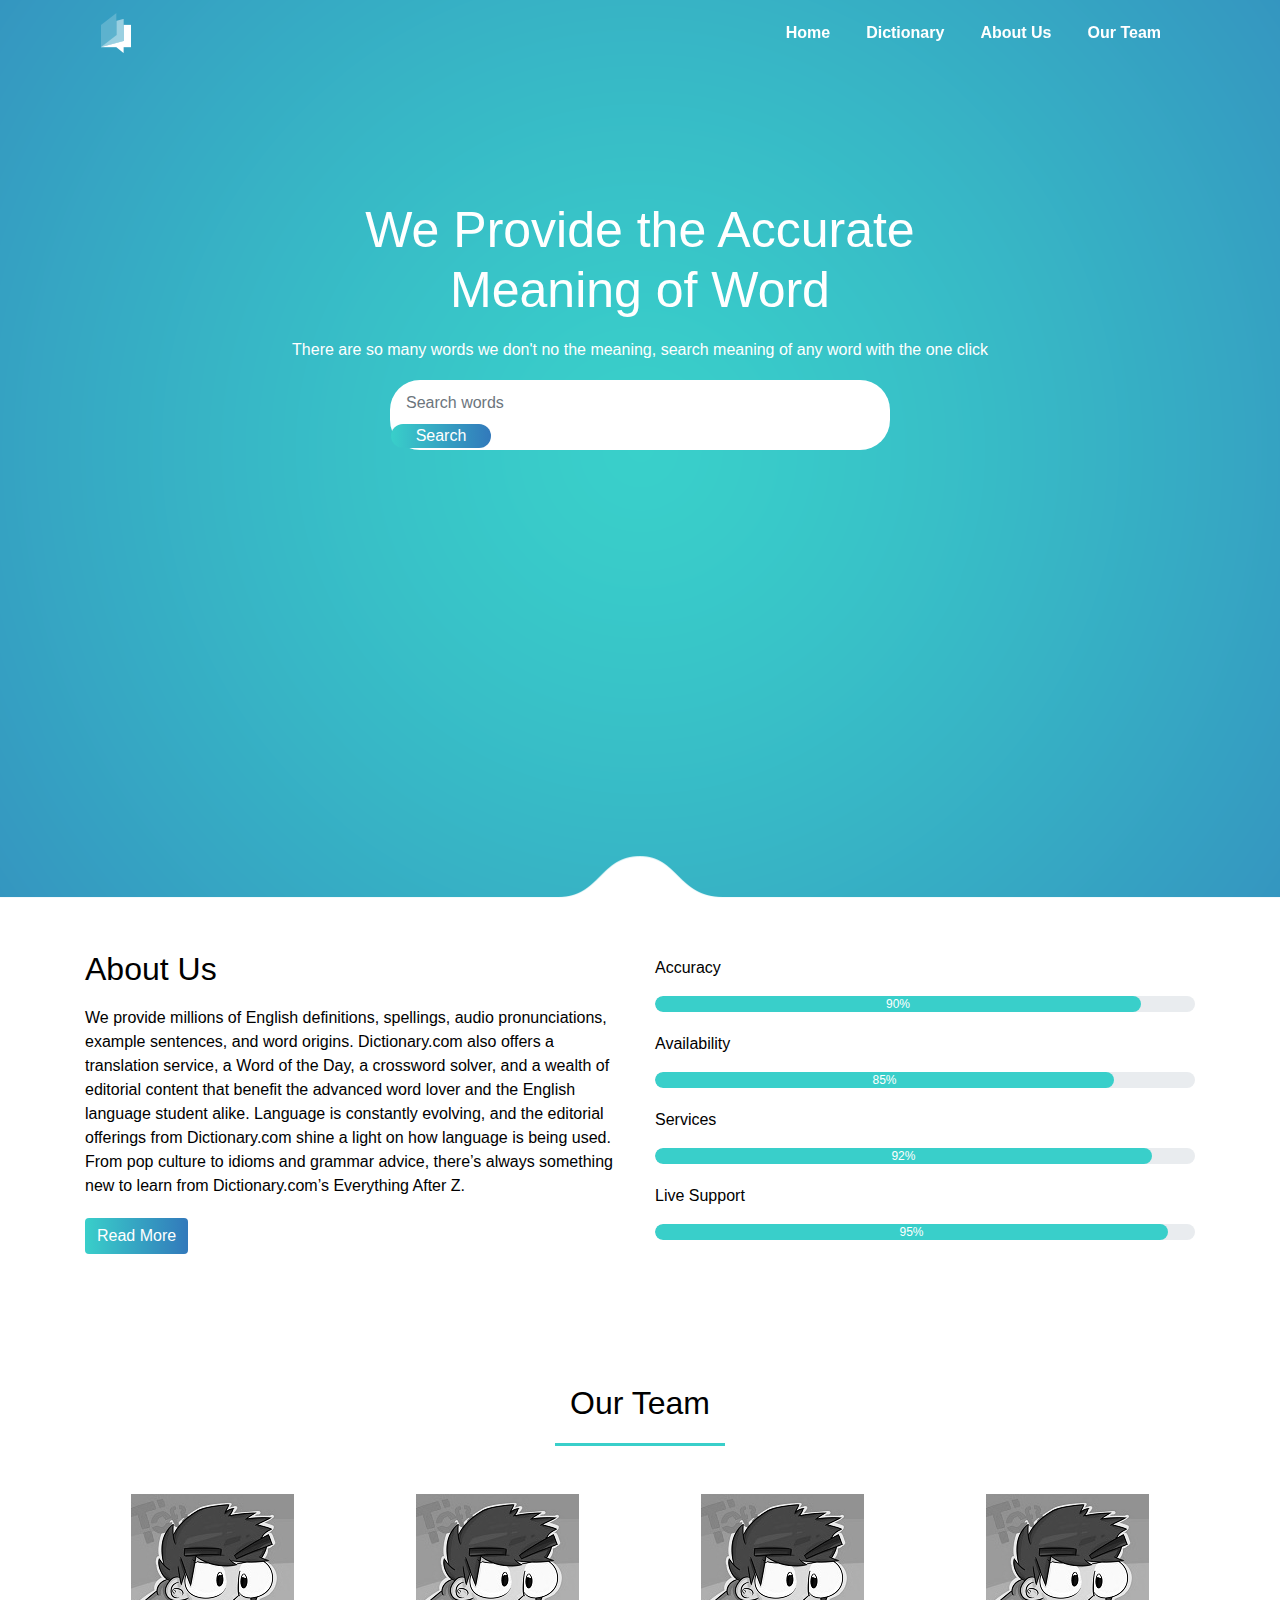
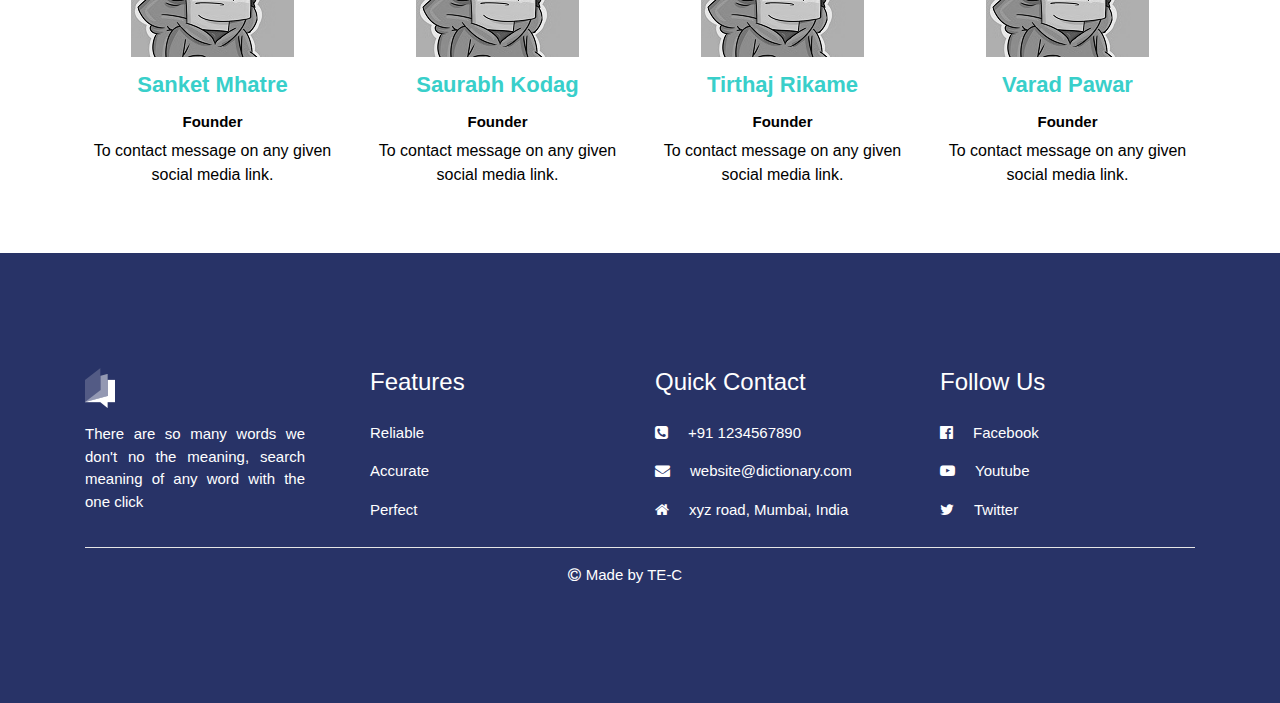
==== dic1/dic1.html @ 936c800c "Add files via upload" ====
<html>
<head>
	<title>Dictionary</title>
	<link rel="stylesheet" href="style.css">
	<meta name="viewport" content="width=device-width, initial-scale=1.0">
	<link rel="stylesheet" href="https://stackpath.bootstrapcdn.com/bootstrap/4.3.1/css/bootstrap.min.css">
	<link rel="stylesheet" href="https://stackpath.bootstrapcdn.com/font-awesome/4.7.0/css/font-awesome.min.css">
	<script src="https://code.jquery.com/jquery-3.3.1.slim.min.js"></script>
	<script src="https://cdnjs.cloudflare.com/ajax/libs/popper.js/1.14.7/umd/popper.min.js"></script>
	<script src="https://stackpath.bootstrapcdn.com/bootstrap/4.3.1/js/bootstrap.min.js"></script>
</head>
<body>
	<header class="nav-bar">
		<div id="navbar">
			<div class="container">
				<nav class="navbar navbar-expand-lg navbar-light">
  					<a class="navbar-brand" href="dic.html"><img src="img/fav.png"></a>
  					<button class="navbar-toggler" type="button" data-toggle="collapse" data-target="#navbarNav" aria-controls="navbarNav" aria-expanded="false" aria-label="Toggle navigation">
    					<span class="navbar-toggler-icon"></span>
  					</button>
  					<div class="collapse navbar-collapse" id="navbarNav">
    					<ul class="navbar-nav ml-auto">
      						<li class="nav-item active">
        						<a class="nav-link" href="dic1.html">Home</a>
      						</li>
      						<li class="nav-item">
        						<a class="nav-link" href="#">Dictionary</a>
      						</li>
      						<li class="nav-item">
        						<a class="nav-link" href="#about">About Us</a>
      						</li>
      						<li class="nav-item">
        						<a class="nav-link" href="#team">Our Team</a>
      						</li>
    					</ul>
  					</div>
				</nav>
			</div>
		</div>
	</header>
	<section class="header">
		<div class="container">
			<h1>We Provide the Accurate<br> Meaning of Word</h1>
			<p>There are so many words we don't no the meaning, search meaning of any word
			with the one click</p>
			<div class="input-group">
				<form action="dict2.php" method="get">
				<input type="text" name="word" class="form-control" placeholder="Search words">
				<div class="input-group-append">
				<input type="submit" value="Search" class="input-group-text btn">
				</div>
				</form>
			</div>
		</div>
	</section>
	<section id="about">
		<div class="container">
			<div class="row">
				<div class="col-md-6">
					<h2>About Us</h2>
					<div class="about-content">
						 We provide millions of English definitions, spellings, audio pronunciations, example sentences, and word origins. Dictionary.com also offers a translation service, a Word of the Day, a crossword solver, and a wealth of editorial content that benefit the advanced word lover and the English language student alike. Language is constantly evolving, and the editorial offerings from Dictionary.com shine a light on how language is being used. From pop culture to idioms and grammar advice, there’s always something new to learn from Dictionary.com’s Everything After Z.
					</div>
					<button type="button" class="btn btn-primary">Read More</button>
				</div>
				<div class="col-md-6 skills-bar">
					<p>Accuracy</p>
					<div class="progress">
						<div class="progress-bar" style="width:90%">90%</div>
					</div>
					<p>Availability</p>
					<div class="progress">
						<div class="progress-bar" style="width:85%">85%</div>
					</div>
					<p>Services</p>
					<div class="progress">
						<div class="progress-bar" style="width:92%">92%</div>
					</div>
					<p>Live Support</p>
					<div class="progress">
						<div class="progress-bar" style="width:95%">95%</div>
					</div>
				</div>
			</div>
		</div>
	</section>
	<section id="team">
		<div class="container">
			<h2>Our Team</h2>
			<div class="row">
				<div class="col-md-3 profile-pic text-center">
					<div class="img-box">
						<img src="img/pic.jpeg" class="img-responsive">
						<ul>
							<a href="#"><li><i class="fa fa-github"></i></li></a>
							<a href="#"><li><i class="fa fa-linkedin"></i></li></a>
							<a href="#"><li><i class="fa fa-google-plus"></i></li></a>	
						</ul>
					</div>
					<h3>Sanket Mhatre</h3>
					<h4>Founder</h4>
					<p>To contact message on any given social media link.</p>
				</div>
				<div class="col-md-3 profile-pic text-center">
					<div class="img-box">
						<img src="img/pic.jpeg" class="img-responsive">
						<ul>
							<a href="#"><li><i class="fa fa-github"></i></li></a>
							<a href="#"><li><i class="fa fa-linkedin"></i></li></a>
							<a href="#"><li><i class="fa fa-google-plus"></i></li></a>	
						</ul>
					</div>
					<h3>Saurabh Kodag</h3>
					<h4>Founder</h4>
					<p>To contact message on any given social media link.</p>
				</div>
				<div class="col-md-3 profile-pic text-center">
					<div class="img-box">
						<img src="img/pic.jpeg" class="img-responsive">
						<ul>
							<a href="#"><li><i class="fa fa-github"></i></li></a>
							<a href="#"><li><i class="fa fa-linkedin"></i></li></a>
							<a href="#"><li><i class="fa fa-google-plus"></i></li></a>	
						</ul>
					</div>
					<h3>Tirthaj Rikame</h3>
					<h4>Founder</h4>
					<p>To contact message on any given social media link.</p>
				</div>
				<div class="col-md-3 profile-pic text-center">
					<div class="img-box">
						<img src="img/pic.jpeg" class="img-responsive">
						<ul>
							<a href="#"><li><i class="fa fa-github"></i></li></a>
							<a href="#"><li><i class="fa fa-linkedin"></i></li></a>
							<a href="#"><li><i class="fa fa-google-plus"></i></li></a>	
						</ul>
					</div>
					<h3>Varad Pawar</h3>
					<h4>Founder</h4>
					<p>To contact message on any given social media link.</p>
				</div>
			</div>
		</div>
	</section>
	<section id="footer">
		<div class="container">
			<div class="row">
				<div class="col-md-3">
					<img src="img/fav.png" class="footer-logo">
					<p>There are so many words we don't no the meaning, search meaning of any word
					with the one click</p>
				</div>
				<div class="col-md-3">
					<h4>Features</h4>
					<p>Reliable</p>
					<p>Accurate</p>
					<p>Perfect</p>
				</div>
				<div class="col-md-3">
					<h4>Quick Contact</h4>
					<p><i class="fa fa-phone-square"></i>+91 1234567890</p>
					<p><i class="fa fa-envelope"></i>website@dictionary.com</p>
					<p><i class="fa fa-home"></i>xyz road, Mumbai, India</p>
				</div>
				<div class="col-md-3">
					<h4>Follow Us</h4>
					<p><a class="social" href="#"><i class="fa fa-facebook-official"></i>Facebook</a></p>
					<p><a class="social" href="#"><i class="fa fa-youtube-play"></i>Youtube</a></p>
					<p><a class="social" href="#"><i class="fa fa-twitter"></i>Twitter</a></p>
				</div>
			</div>
			<hr>
			<p class="copyright"><i class="fa fa-copyright"></i>Made by TE-C</p>
		</div>
	</section>
	<script src="js/smooth-scroll.js"></script>
	<script>
		var scroll = new SmoothScroll('a[href*="#"]');
	</script>
	<script>
		window.onscroll = function() {myFunction()};

		var navbar = document.getElementById("navbar");
		var sticky = navbar.offsetTop;

		function myFunction() {
  			if (window.pageYOffset > sticky) {
   				 navbar.classList.add("sticky");
   				  // navbar.classList.add("sticky ul li");
  			}
  			else if(window.pageYOffset <= sticky){
    			navbar.classList.remove("sticky");
    			// navbar.classList.remove("sticky ul li");
 			}
		}
</script>
</body>
</html>
---- dic1/style.css ----
*{
  margin: 0;
  padding: 0;
}
.header{
  height: 100%;
  padding-top: 20px;
  background-image: url(img/header-bg.png);
  background-size: cover;
  background-position: center;
  background-attachment: fixed;
  text-align: center;
  color: #fff;
}

/*--HEADER CONTENT---*/
.header h1{
	padding-top: 180px;
	padding-bottom: 0;
	font-size: 50px;
}
.header p{
	margin: 18px 0;
}

/*--SEARCH BAR---*/
.input-group{
	width: 90%;
	max-width: 500px;
	border-radius: 30px;
	background: #fff;
	margin: auto;
	padding: 2px;
	z-index:0;
}
.form-control{
	border: 0 !important;
	border-radius: 30px !important;
	margin: 2px;
	box-shadow: none !important;
}
.input-group-text{
	width: 100px;
	background-image: linear-gradient(90deg,#39cfca 0%,#3279bb 100%);
	border: 0 !important;
	color: #fff !important;
	padding: 0 20px !important;
	border-radius: 30px !important;
	box-shadow: none !important;
}
.input-group-text h3{
	padding-top:2px;
	font-size: 20px;
	text-align:center;
}
.input-group-text a{
	color:#fff;
	text-decoration: none !important;
}
.input-group-text:hover{
	opacity: 0.7;
}

/*--NAVIGATION BAR---*/
header{
	top:0;
}
#navbar{
	position: fixed;
	z-index: 1;
	width:100%;
}
.sticky{
	background-color: #000;
	transition: 0.5s;
	color: #fff;
}
.sticky li:hover > a{
	color: #39cfca !important;
}
.navbar-brand img{
	float: left;
}
.navbar-nav li{
	padding: 0 10px;
}
.navbar-nav li a{
	float: right;
	text-align: left;
}
/*#navbar ul li:hover{
	color: #222222;
	transition: 0.5s ease-in;
}*/
/*.navbar-toggler{
	border: none !important;
}*/
.nav-link{
	color: #fff !important;
	font-weight: 600;
	font-size: 16px;
}

/*--ABOUT---*/
#about{
	padding-top: 50px;
	padding-bottom: 50px;
	color: #000;
}
#about .btn{
	margin-top: 20px;
	margin-bottom: 30px;
	background-image: linear-gradient(90deg,#39cfca 0%,#3279bb 100%);
	border: none;
}
.about-content{
	padding-top: 10px;
}
.skills-bar p{
	margin-top: 6px;
	font-weight: 400;
}
.progress-bar{
	border-radius: 16px;
	background-color: #39cfca !important;
}
.progress{
	border-radius: 16px !important;
	margin-bottom: 20px;
}

/*--TEAM---*/
#team{
	padding-top: 50px;
	padding-bottom: 50px;
	color: #000;
}
#team h2{
	text-align: center;
	color: #000 !important;
	padding-bottom: 10px;
}
#team h2::after{
	content: '';
	background: #39cfca;
	display: block;
	height: 3px;
	width: 170px;
	margin: 20px auto 5px;
}
.profile-pic{
	margin-top: 25px;
}
.profile-pic .img-box{
	opacity: 1;
	display: block;
	position: relative;
}
.profile-pic .img-box img{
	filter: grayscale(1);
}
.profile-pic .img-box img:hover{
	filter: grayscale(0);
	cursor: pointer;
}
.profile-pic h3{
	font-size: 22px;
	font-weight: bold;
	margin-top: 15px;
	color: #39cfca !important;
}
.profile-pic h4{
	font-size: 15px;
	font-weight: bold;
	margin-top: 15px;
}
#team .fa{
	height: 25px;
	width: 25px;
	color: #39cfca !important;
	background: #fff;
	padding: 4px;
	border-radius: 50%;
}
.img-box ul{
	padding: 1px 0;
	position: absolute;
	z-index: 2;
	bottom: 0;
	left: 50%;
	transform: translateX(-50%);
	opacity: 0;
}
.img-box ul li{
	padding: 5px;
	display: inline-block;
}
.img-box:hover ul{
	opacity: 1;
}
.img-box ul, .img-box ul li{
	transition: 0.5s;
}

/*--FOOTER---*/
#footer{
	padding: 100px 20px;
	/*background-image: linear-gradient(#39cfca,#3279bb);*/
	background: #283367;
	color: #fff;
}
.footer-logo{
	margin-top: 15px;
	margin-bottom: 15px;
}
#footer h4{
	text-align: left;
	margin-top: 15px;
	margin-bottom: 25px;
}
#footer p{
	font-size: 15px;
	text-align: justify;
	padding-right: 35px;
}
#footer .row .fa{
	padding-right: 20px;
	font-size: 15px;
}
#footer hr{
	margin-top: 10px;
	background: #fff;
}
.fa-copyright{
	margin: 0 5px;
}
#footer .copyright{
	text-align: center;
}
#footer .social{
	text-decoration: none;
	color: #fff;
}
#footer .social:hover{
	color: #39cfca !important;
	transition: 0.5s ease-out;
}
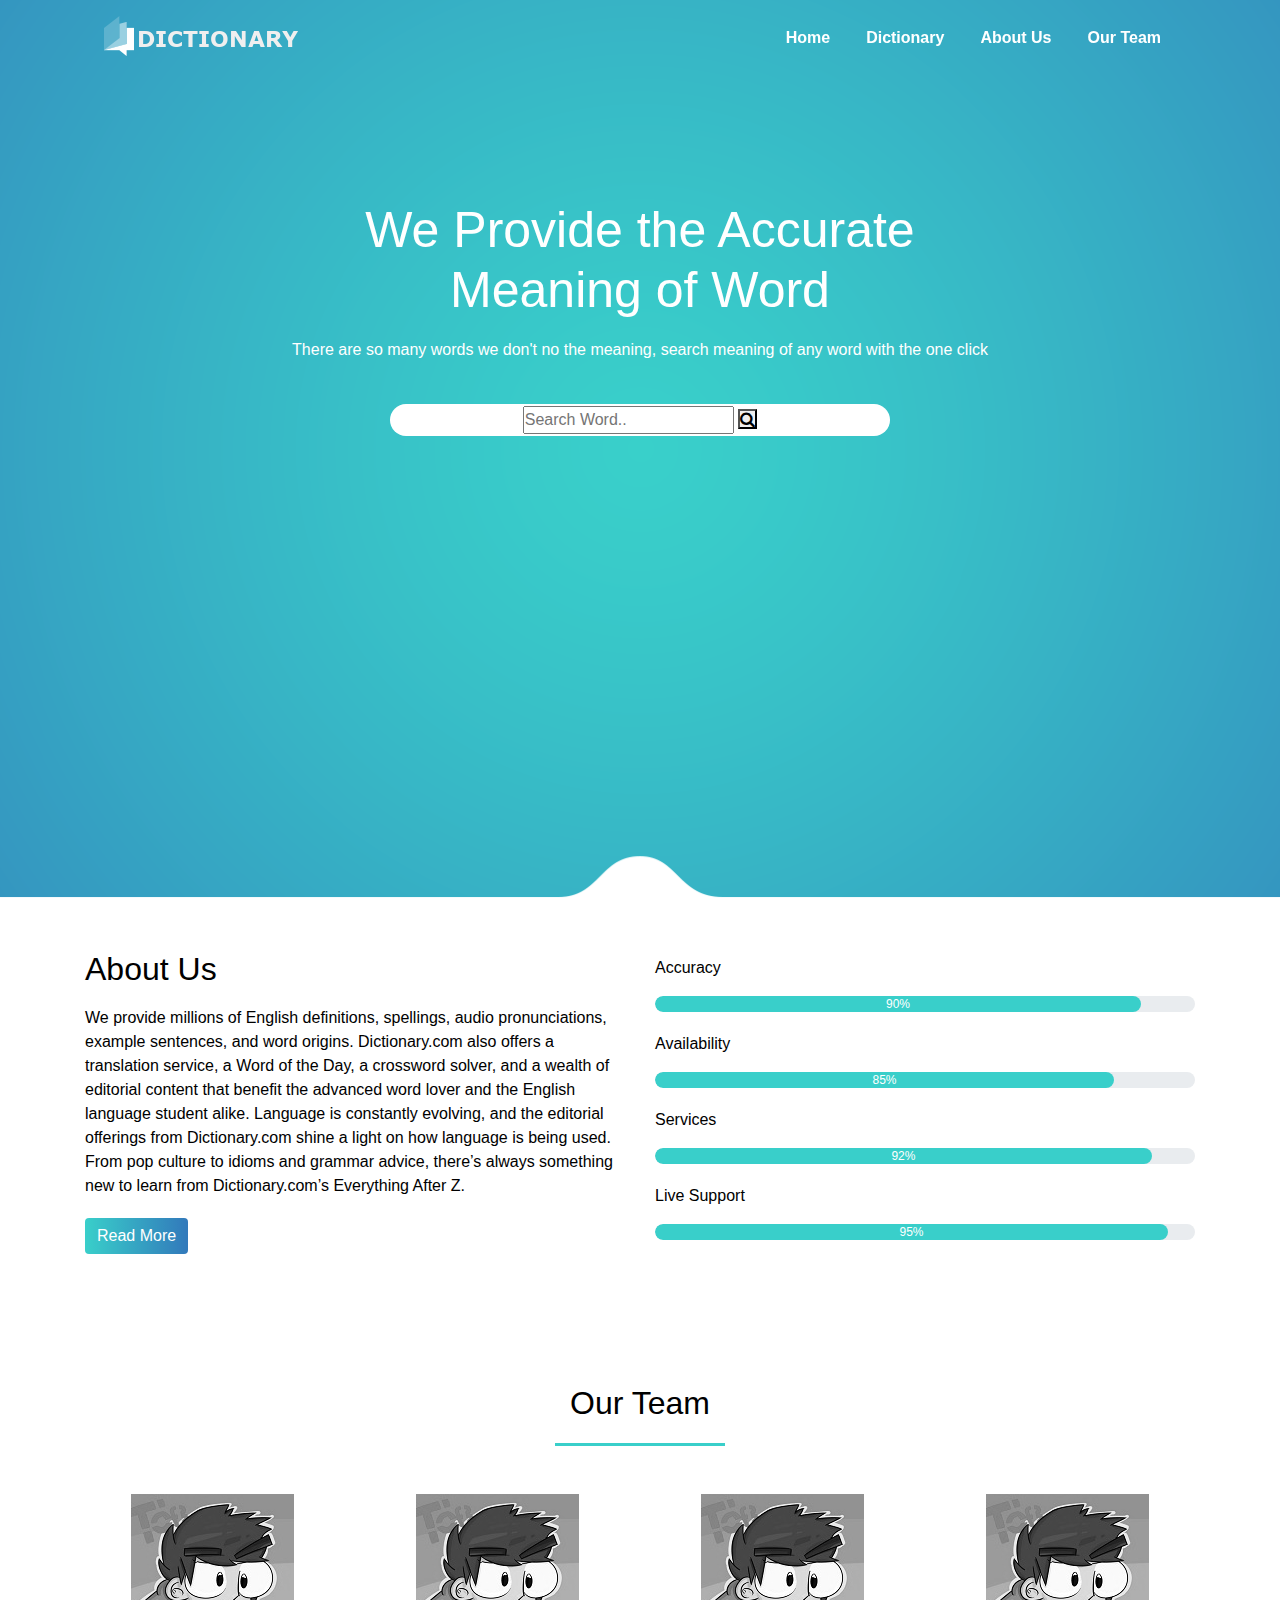
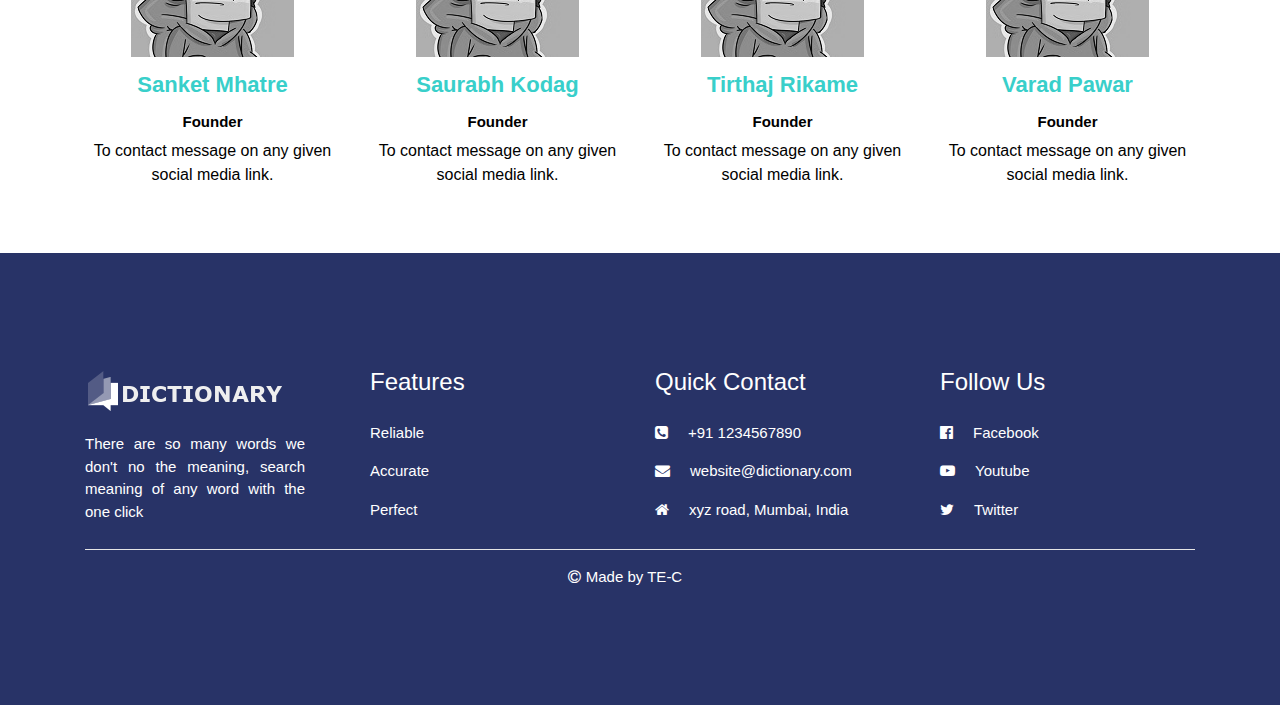
==== commit fb093ccf: "Add files via upload" ====
--- a/dic1/dic1.html
+++ b/dic1/dic1.html
@@ -14,7 +14,7 @@
 		<div id="navbar">
 			<div class="container">
 				<nav class="navbar navbar-expand-lg navbar-light">
-  					<a class="navbar-brand" href="dic.html"><img src="img/fav.png"></a>
+  					<a class="navbar-brand" href="dic1.html"><img src="img/logo.png"></a>
   					<button class="navbar-toggler" type="button" data-toggle="collapse" data-target="#navbarNav" aria-controls="navbarNav" aria-expanded="false" aria-label="Toggle navigation">
     					<span class="navbar-toggler-icon"></span>
   					</button>
@@ -43,13 +43,13 @@
 			<h1>We Provide the Accurate<br> Meaning of Word</h1>
 			<p>There are so many words we don't no the meaning, search meaning of any word
 			with the one click</p>
+			<br>
 			<div class="input-group">
-				<form action="dict2.php" method="get">
-				<input type="text" name="word" class="form-control" placeholder="Search words">
-				<div class="input-group-append">
-				<input type="submit" value="Search" class="input-group-text btn">
-				</div>
+				<form class="example" action="dict2.php.php" style="margin:auto;max-width:300px" method="get">
+  				<input type="text" placeholder="Search Word.." name="word">
+  				<button type="submit"><i class="fa fa-search"></i></button>
 				</form>
+
 			</div>
 		</div>
 	</section>
@@ -147,7 +147,7 @@
 		<div class="container">
 			<div class="row">
 				<div class="col-md-3">
-					<img src="img/fav.png" class="footer-logo">
+					<img src="img/logo.png" class="footer-logo">
 					<p>There are so many words we don't no the meaning, search meaning of any word
 					with the one click</p>
 				</div>
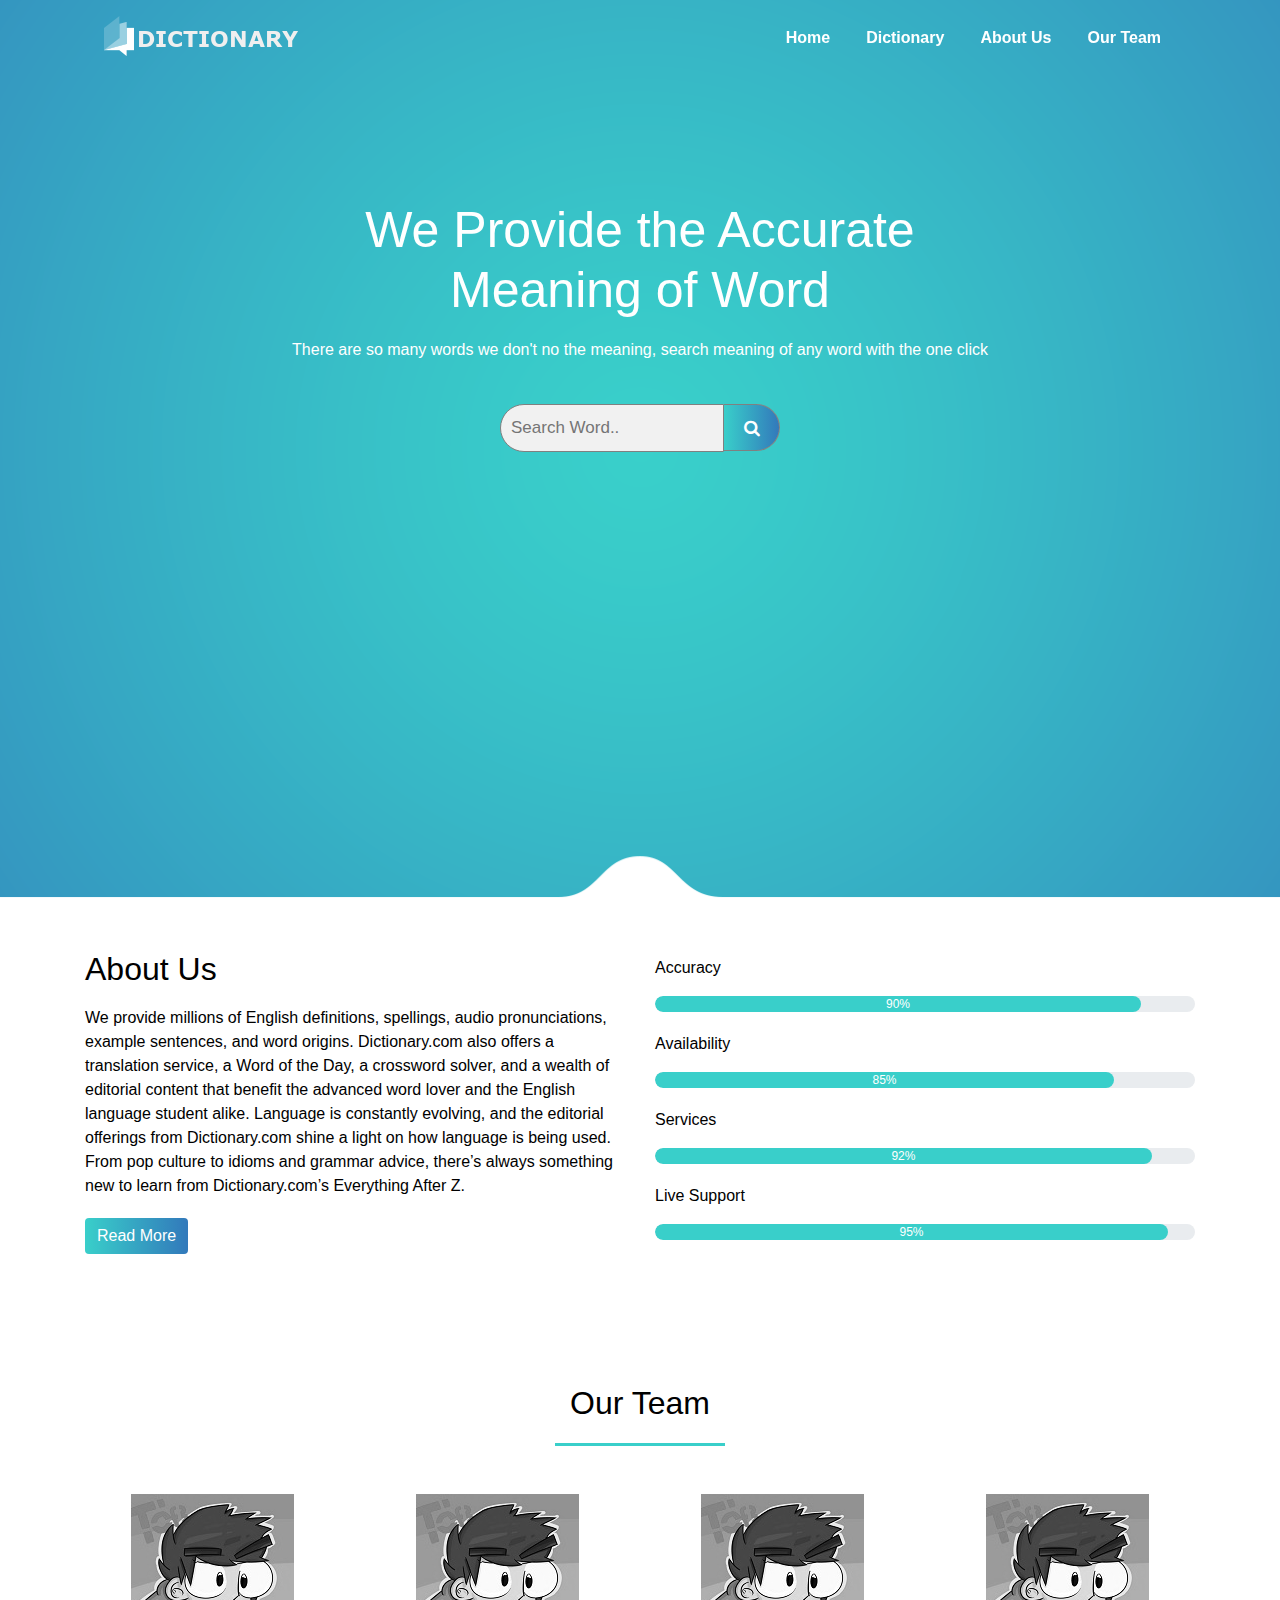
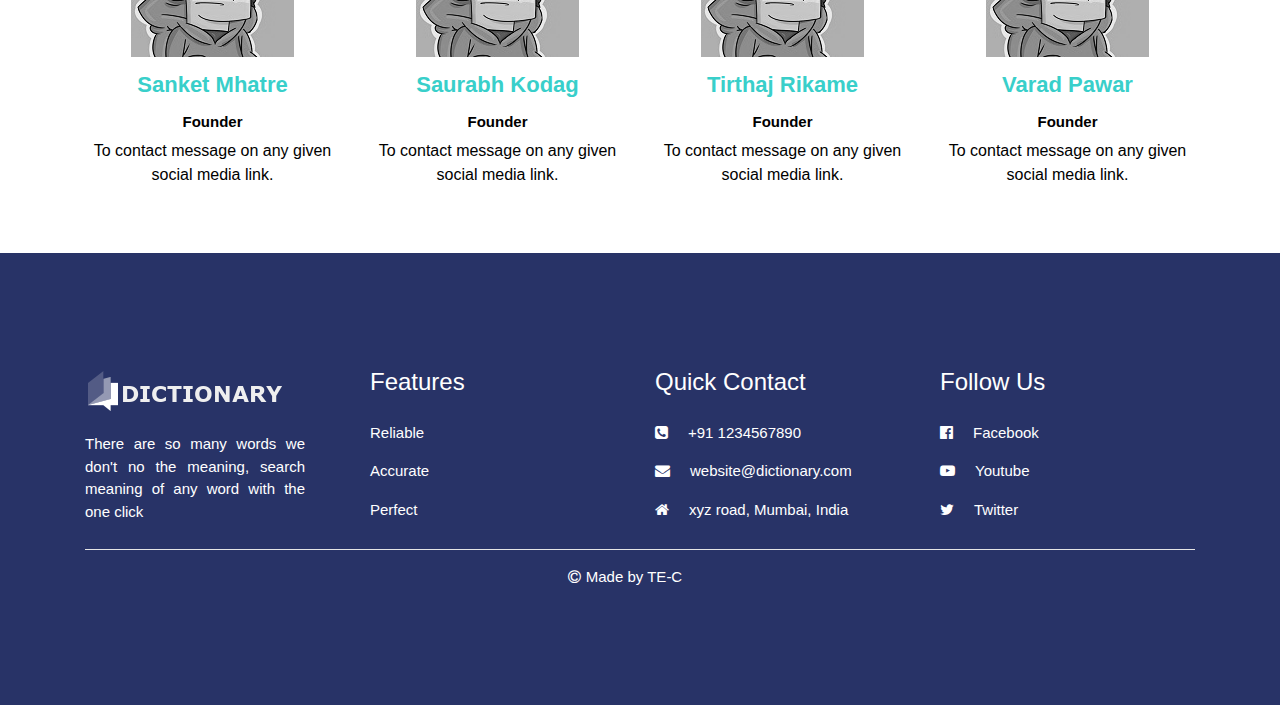
==== commit a1d04b9d: "Update dic1.html" ====
--- a/dic1/dic1.html
+++ b/dic1/dic1.html
@@ -92,7 +92,7 @@
 					<div class="img-box">
 						<img src="img/pic.jpeg" class="img-responsive">
 						<ul>
-							<a href="#"><li><i class="fa fa-github"></i></li></a>
+							<a href="https://github.com/xSankeTx"><li><i class="fa fa-github"></i></li></a>
 							<a href="#"><li><i class="fa fa-linkedin"></i></li></a>
 							<a href="#"><li><i class="fa fa-google-plus"></i></li></a>	
 						</ul>
@@ -196,4 +196,4 @@
 		}
 </script>
 </body>
-</html>+</html>
--- a/dic1/style.css
+++ b/dic1/style.css
@@ -24,6 +24,74 @@
 }
 
 /*--SEARCH BAR---*/
+form.example input[type=text] {
+  padding: 10px;
+  font-size: 17px;
+  border: 1px solid grey;
+  float: left;
+  width: 80%;
+  background: #f1f1f1;
+  border-radius: 25px 0 0 25px;
+}
+
+form.example button {
+  float: left;
+  width: 20%;
+  padding: 10px;
+  background-image: linear-gradient(90deg,#39cfca 0%,#3279bb 100%);
+  color: white;
+  font-size: 17px;
+  border: 1px solid grey;
+  border-left: none;
+  cursor: pointer;
+  height: 47px;
+  border-radius: 0 25px 25px 0;
+}
+
+form.example button:hover {
+  background: #3279bb;
+}
+
+form.example::after {
+  content: "";
+  clear: both;
+  display: table;
+}
+/*.input-group{
+	position: absolute;
+	top: 50%;
+	left: 50%;
+	width: 500px;
+	transform: translate(-50%,-50%);
+	margin: auto;
+}
+input{
+	position: relative;
+	display: inline-block;
+	font-size: 20px;
+	box-sizing: border-box;
+	transition: .5s;
+}
+.searchbox{
+	background: #fff;
+	width: 500px;
+	height: 40px;
+	border: none;
+	outline: none;
+	padding: 0 25px;
+	border-radius: 25px 0 0 25px;
+}*/
+/*.searchbtn{
+	position: relative;
+	left: -5px;
+	border-radius: 0 25px 25px 0;
+	width: 150px;
+	height: 42px;
+	border: none;
+	outline: none;
+	cursor: pointer;
+	background: #39cfca;
+}
 .input-group{
 	width: 90%;
 	max-width: 500px;
@@ -47,6 +115,7 @@
 	padding: 0 20px !important;
 	border-radius: 30px !important;
 	box-shadow: none !important;
+
 }
 .input-group-text h3{
 	padding-top:2px;
@@ -56,11 +125,11 @@
 .input-group-text a{
 	color:#fff;
 	text-decoration: none !important;
-}
-.input-group-text:hover{
+}*/
+/*.input-group-text:hover{
 	opacity: 0.7;
 }
-
+*/
 /*--NAVIGATION BAR---*/
 header{
 	top:0;
@@ -91,8 +160,8 @@
 /*#navbar ul li:hover{
 	color: #222222;
 	transition: 0.5s ease-in;
-}*/
-/*.navbar-toggler{
+}
+.navbar-toggler{
 	border: none !important;
 }*/
 .nav-link{
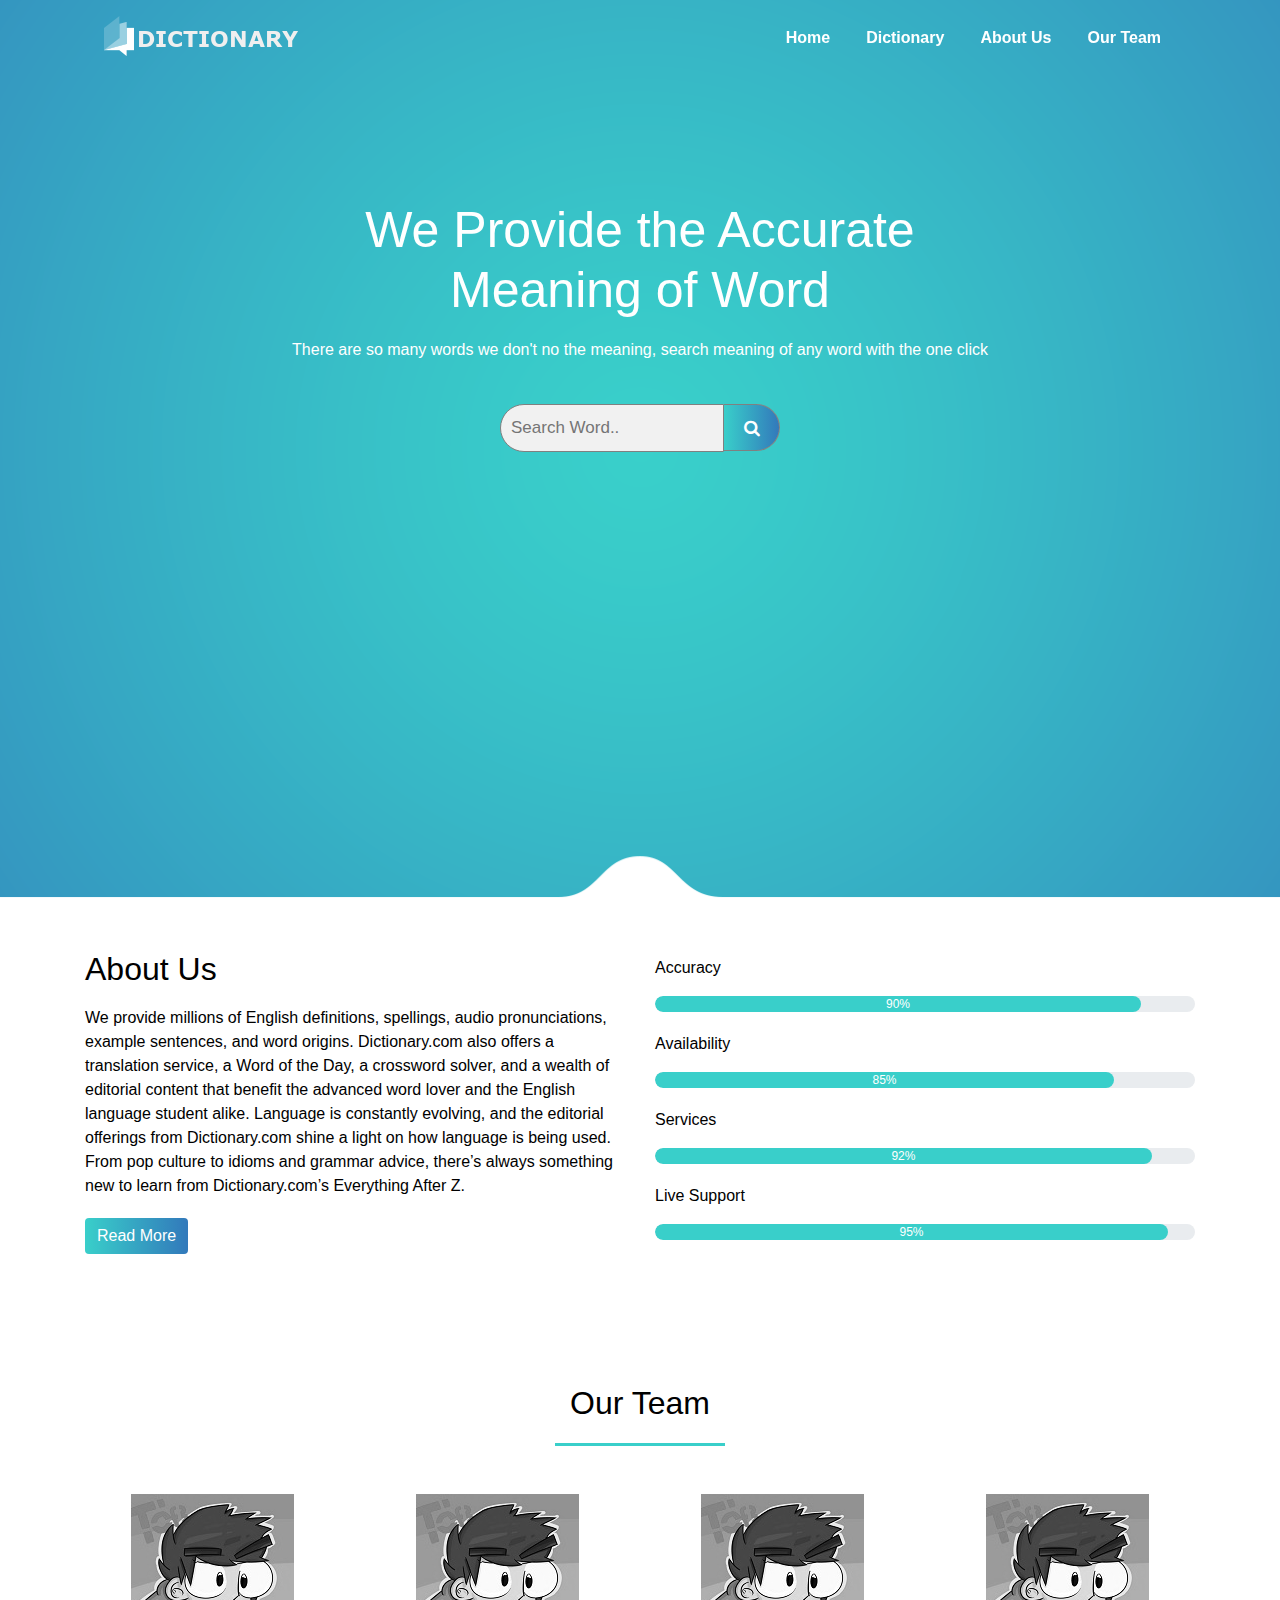
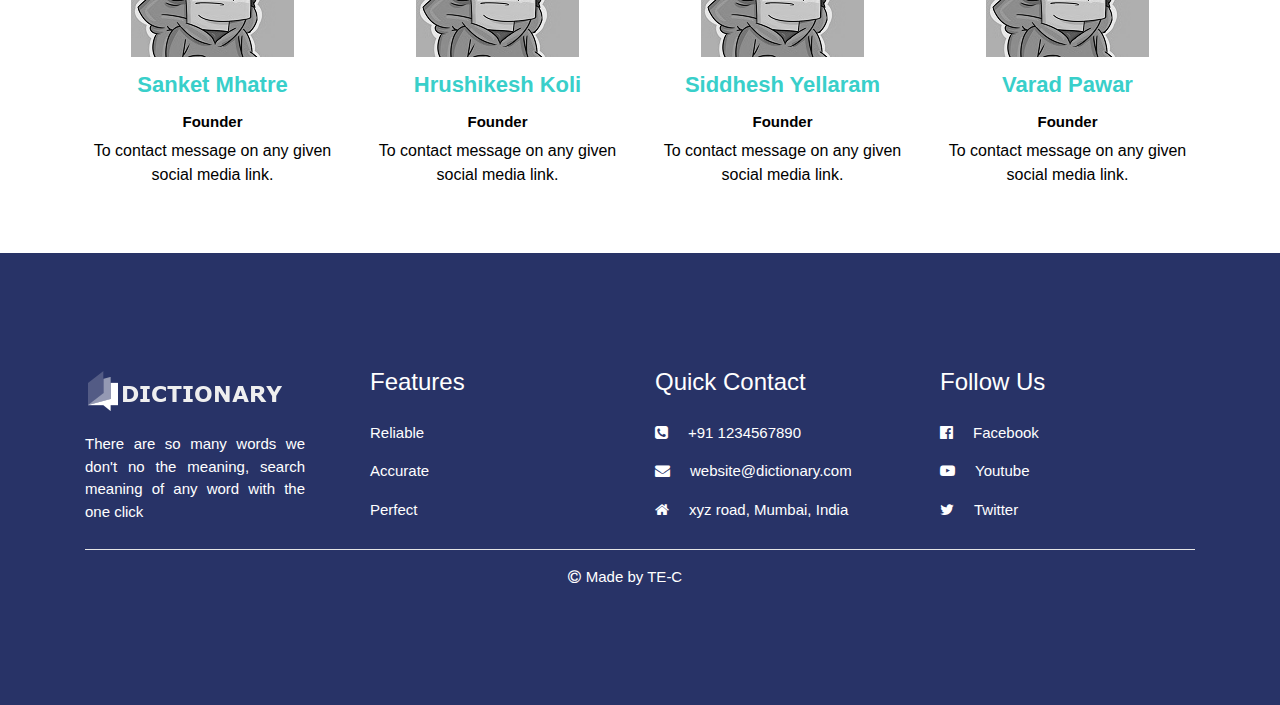
==== commit 95837b22: "Update dic1.html" ====
--- a/dic1/dic1.html
+++ b/dic1/dic1.html
@@ -45,7 +45,7 @@
 			with the one click</p>
 			<br>
 			<div class="input-group">
-				<form class="example" action="dict2.php.php" style="margin:auto;max-width:300px" method="get">
+				<form class="example" action="dict2.php" style="margin:auto;max-width:300px" method="get">
   				<input type="text" placeholder="Search Word.." name="word">
   				<button type="submit"><i class="fa fa-search"></i></button>
 				</form>
@@ -110,7 +110,7 @@
 							<a href="#"><li><i class="fa fa-google-plus"></i></li></a>	
 						</ul>
 					</div>
-					<h3>Saurabh Kodag</h3>
+					<h3>Hrushikesh Koli</h3>
 					<h4>Founder</h4>
 					<p>To contact message on any given social media link.</p>
 				</div>
@@ -123,7 +123,7 @@
 							<a href="#"><li><i class="fa fa-google-plus"></i></li></a>	
 						</ul>
 					</div>
-					<h3>Tirthaj Rikame</h3>
+					<h3>Siddhesh Yellaram</h3>
 					<h4>Founder</h4>
 					<p>To contact message on any given social media link.</p>
 				</div>
